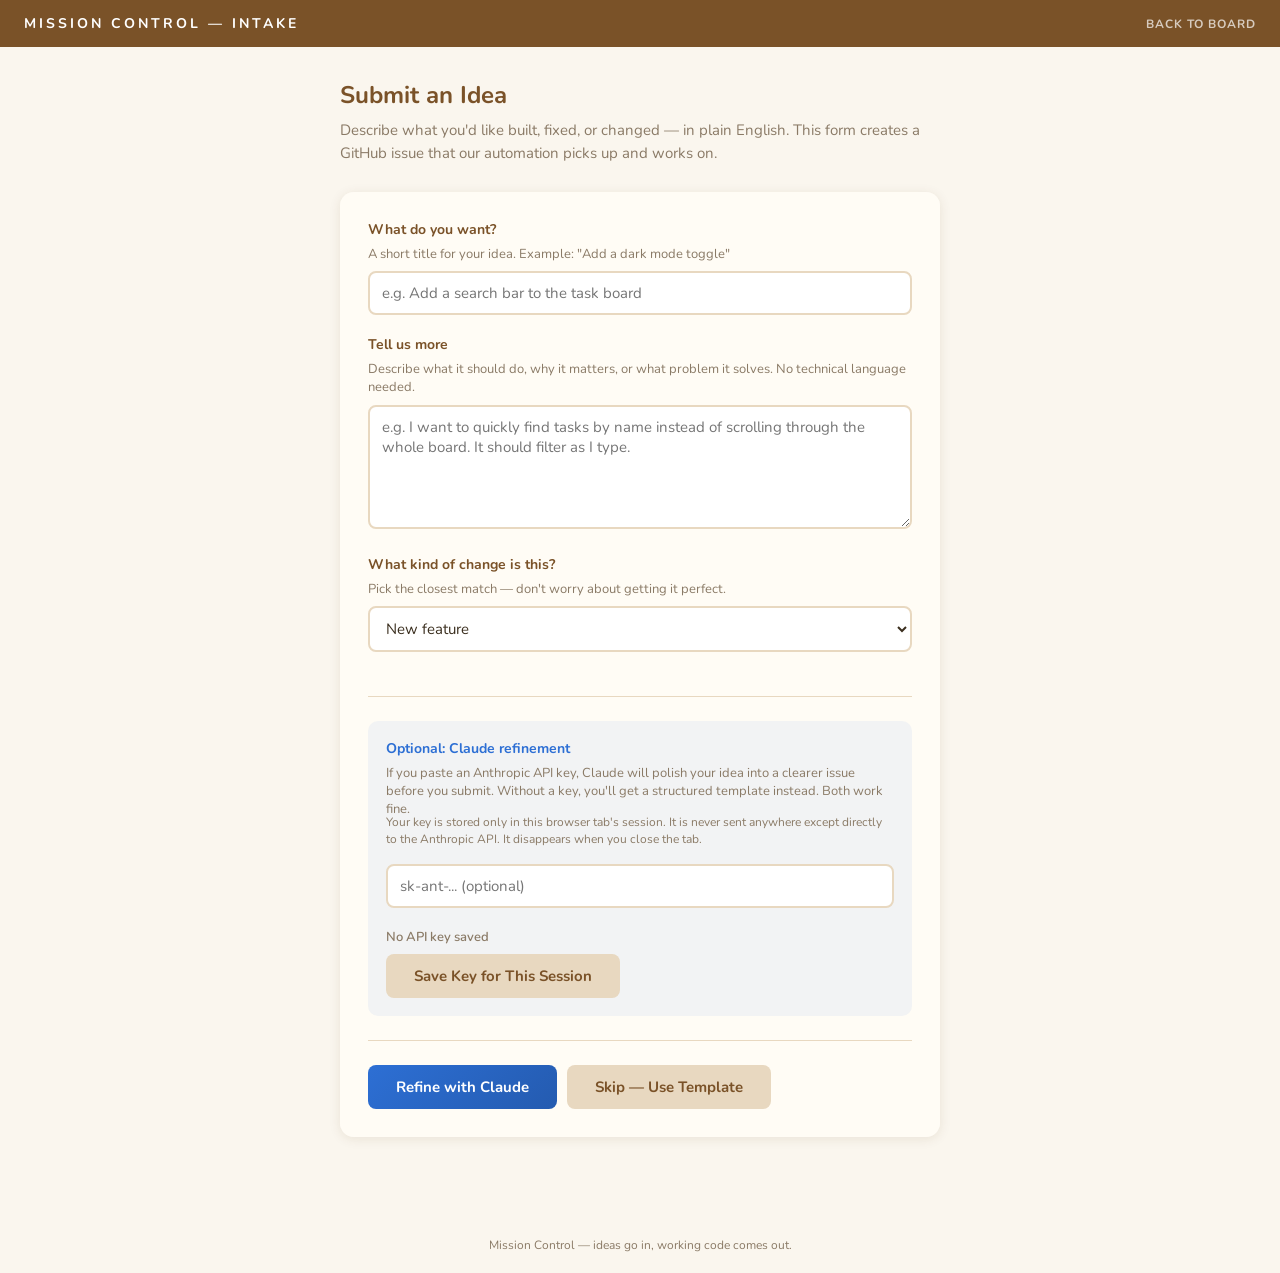
==== intake.html @ 38a921dc "Add intake page for plain-English idea submission New intake.html lets non-technical users describe " ====
<!DOCTYPE html>
<html lang="en">
<head>
  <meta charset="UTF-8">
  <meta name="viewport" content="width=device-width, initial-scale=1.0">
  <title>Mission Control — Submit an Idea</title>
  <link href="https://fonts.googleapis.com/css2?family=Nunito:wght@400;600;700&display=swap" rel="stylesheet">
  <style>
    :root {
      --wood-dark: #7a5228;
      --wood: #b8905a;
      --wood-light: #e8d8c0;
      --parchment: #faf6ee;
      --card: rgba(255, 252, 246, 0.96);
      --hal: #2d6fd4;
      --hal-hover: #245bb0;
      --text: #3a2e1e;
      --text-muted: #8a7a66;
      --shadow: 0 2px 12px rgba(90, 60, 20, 0.10);
    }

    * { margin: 0; padding: 0; box-sizing: border-box; }

    body {
      font-family: 'Nunito', sans-serif;
      background: var(--parchment);
      color: var(--text);
      min-height: 100vh;
    }

    .topbar {
      background: var(--wood-dark);
      color: #fff;
      padding: 14px 24px;
      font-size: 14px;
      font-weight: 700;
      letter-spacing: 3px;
      text-transform: uppercase;
      position: sticky;
      top: 0;
      z-index: 100;
      display: flex;
      align-items: center;
      gap: 12px;
    }

    .topbar a {
      color: rgba(255,255,255,0.7);
      text-decoration: none;
      font-size: 12px;
      letter-spacing: 1px;
      margin-left: auto;
    }
    .topbar a:hover { color: #fff; }

    .container {
      max-width: 640px;
      margin: 0 auto;
      padding: 32px 20px 60px;
    }

    h1 {
      font-size: 24px;
      font-weight: 700;
      margin-bottom: 8px;
      color: var(--wood-dark);
    }

    .subtitle {
      color: var(--text-muted);
      font-size: 15px;
      margin-bottom: 28px;
      line-height: 1.5;
    }

    .panel {
      background: var(--card);
      border-radius: 14px;
      box-shadow: var(--shadow);
      padding: 28px;
      margin-bottom: 20px;
    }

    label {
      display: block;
      font-weight: 700;
      font-size: 14px;
      margin-bottom: 6px;
      color: var(--wood-dark);
    }

    .helper {
      font-size: 13px;
      color: var(--text-muted);
      margin-bottom: 8px;
      line-height: 1.4;
    }

    input[type="text"],
    textarea,
    select {
      width: 100%;
      border: 2px solid var(--wood-light);
      border-radius: 8px;
      padding: 10px 12px;
      font-family: 'Nunito', sans-serif;
      font-size: 15px;
      color: var(--text);
      background: #fff;
      transition: border-color 0.2s;
      margin-bottom: 20px;
    }

    input[type="text"]:focus,
    textarea:focus,
    select:focus {
      outline: none;
      border-color: var(--hal);
    }

    textarea { resize: vertical; min-height: 100px; }

    .btn {
      display: inline-block;
      padding: 12px 28px;
      border: none;
      border-radius: 8px;
      font-family: 'Nunito', sans-serif;
      font-size: 15px;
      font-weight: 700;
      cursor: pointer;
      transition: transform 0.15s, box-shadow 0.15s;
    }

    .btn:hover { transform: translateY(-1px); box-shadow: 0 4px 12px rgba(0,0,0,0.12); }

    .btn-primary {
      background: linear-gradient(135deg, var(--hal), var(--hal-hover));
      color: #fff;
    }

    .btn-secondary {
      background: var(--wood-light);
      color: var(--wood-dark);
    }

    .btn-row {
      display: flex;
      gap: 10px;
      flex-wrap: wrap;
      margin-top: 4px;
    }

    .section-divider {
      border: none;
      border-top: 1px solid var(--wood-light);
      margin: 24px 0;
    }

    .api-key-section {
      background: rgba(45, 111, 212, 0.06);
      border-radius: 10px;
      padding: 18px;
      margin-bottom: 20px;
    }

    .api-key-section label { color: var(--hal); }

    .api-key-note {
      font-size: 12px;
      color: var(--text-muted);
      margin-top: -12px;
      margin-bottom: 16px;
      line-height: 1.4;
    }

    .api-key-status {
      font-size: 13px;
      font-weight: 600;
      margin-bottom: 8px;
    }
    .api-key-status.saved { color: #2a8a4a; }
    .api-key-status.none { color: var(--text-muted); }

    #refined-output {
      display: none;
      margin-top: 20px;
    }

    #refined-output .panel {
      border-left: 3px solid var(--hal);
    }

    #refined-output h3 {
      font-size: 15px;
      color: var(--hal);
      margin-bottom: 12px;
    }

    #refined-text {
      font-size: 14px;
      line-height: 1.6;
      white-space: pre-wrap;
      color: var(--text);
    }

    .spinner {
      display: inline-block;
      width: 16px;
      height: 16px;
      border: 2px solid var(--wood-light);
      border-top-color: var(--hal);
      border-radius: 50%;
      animation: spin 0.6s linear infinite;
      vertical-align: middle;
      margin-right: 6px;
    }
    @keyframes spin { to { transform: rotate(360deg); } }

    .error-msg {
      color: #c0392b;
      font-size: 13px;
      margin-top: 8px;
    }

    footer {
      text-align: center;
      color: var(--text-muted);
      font-size: 12px;
      padding: 20px;
    }
  </style>
</head>
<body>

<div class="topbar">
  Mission Control — Intake
  <a href="index.html">Back to Board</a>
</div>

<div class="container">
  <h1>Submit an Idea</h1>
  <p class="subtitle">
    Describe what you'd like built, fixed, or changed — in plain English.
    This form creates a GitHub issue that our automation picks up and works on.
  </p>

  <div class="panel">
    <label for="idea-title">What do you want?</label>
    <p class="helper">A short title for your idea. Example: "Add a dark mode toggle"</p>
    <input type="text" id="idea-title" placeholder="e.g. Add a search bar to the task board">

    <label for="idea-detail">Tell us more</label>
    <p class="helper">Describe what it should do, why it matters, or what problem it solves. No technical language needed.</p>
    <textarea id="idea-detail" rows="5" placeholder="e.g. I want to quickly find tasks by name instead of scrolling through the whole board. It should filter as I type."></textarea>

    <label for="idea-type">What kind of change is this?</label>
    <p class="helper">Pick the closest match — don't worry about getting it perfect.</p>
    <select id="idea-type">
      <option value="feature">New feature</option>
      <option value="bug">Bug fix</option>
      <option value="improvement">Improvement to something existing</option>
      <option value="other">Something else</option>
    </select>

    <hr class="section-divider">

    <div class="api-key-section">
      <label for="api-key-input">Optional: Claude refinement</label>
      <p class="helper">
        If you paste an Anthropic API key, Claude will polish your idea into a clearer issue before you submit.
        Without a key, you'll get a structured template instead. Both work fine.
      </p>
      <p class="api-key-note">
        Your key is stored only in this browser tab's session. It is never sent anywhere except directly to the Anthropic API.
        It disappears when you close the tab.
      </p>
      <input type="text" id="api-key-input" placeholder="sk-ant-... (optional)">
      <p id="api-key-status" class="api-key-status none">No API key saved</p>
      <button class="btn btn-secondary" id="save-key-btn" type="button">Save Key for This Session</button>
    </div>

    <hr class="section-divider">

    <div class="btn-row">
      <button class="btn btn-primary" id="refine-btn" type="button">Refine with Claude</button>
      <button class="btn btn-secondary" id="skip-btn" type="button">Skip — Use Template</button>
    </div>

    <p id="form-error" class="error-msg" style="display:none"></p>
  </div>

  <div id="refined-output">
    <div class="panel">
      <h3 id="output-heading">Refined by Claude</h3>
      <pre id="refined-text"></pre>
    </div>
    <div class="btn-row">
      <a id="github-link" class="btn btn-primary" target="_blank" rel="noopener">Open as GitHub Issue</a>
      <button class="btn btn-secondary" id="edit-btn" type="button">Go Back and Edit</button>
    </div>
  </div>
</div>

<footer>
  Mission Control — ideas go in, working code comes out.
</footer>

<script>
(function () {
  var REPO = 'OliD12345678/Mission-Control';
  var titleEl = document.getElementById('idea-title');
  var detailEl = document.getElementById('idea-detail');
  var typeEl = document.getElementById('idea-type');
  var apiKeyInput = document.getElementById('api-key-input');
  var saveKeyBtn = document.getElementById('save-key-btn');
  var apiKeyStatus = document.getElementById('api-key-status');
  var refineBtn = document.getElementById('refine-btn');
  var skipBtn = document.getElementById('skip-btn');
  var formError = document.getElementById('form-error');
  var outputDiv = document.getElementById('refined-output');
  var outputHeading = document.getElementById('output-heading');
  var refinedText = document.getElementById('refined-text');
  var githubLink = document.getElementById('github-link');
  var editBtn = document.getElementById('edit-btn');

  function updateKeyStatus() {
    var key = sessionStorage.getItem('anthropic_key');
    if (key) {
      apiKeyStatus.textContent = 'Key saved for this session';
      apiKeyStatus.className = 'api-key-status saved';
      refineBtn.textContent = 'Refine with Claude';
      refineBtn.disabled = false;
    } else {
      apiKeyStatus.textContent = 'No API key saved';
      apiKeyStatus.className = 'api-key-status none';
    }
  }

  saveKeyBtn.addEventListener('click', function () {
    var key = apiKeyInput.value.trim();
    if (key) {
      sessionStorage.setItem('anthropic_key', key);
      apiKeyInput.value = '';
    } else {
      sessionStorage.removeItem('anthropic_key');
    }
    updateKeyStatus();
  });

  function showError(msg) {
    formError.textContent = msg;
    formError.style.display = 'block';
  }

  function hideError() {
    formError.style.display = 'none';
  }

  function getFormData() {
    var title = titleEl.value.trim();
    var detail = detailEl.value.trim();
    var type = typeEl.value;
    if (!title) {
      showError('Please enter a title for your idea.');
      return null;
    }
    hideError();
    return { title: title, detail: detail, type: type };
  }

  var typeLabels = {
    feature: 'New feature',
    bug: 'Bug fix',
    improvement: 'Improvement',
    other: 'Other'
  };

  function buildTemplate(data) {
    var lines = [];
    lines.push('## What');
    lines.push(data.title);
    lines.push('');
    lines.push('## Type');
    lines.push(typeLabels[data.type] || data.type);
    lines.push('');
    lines.push('## Details');
    lines.push(data.detail || '_No additional details provided._');
    lines.push('');
    lines.push('---');
    lines.push('_Submitted via Mission Control intake form_');
    return lines.join('\n');
  }

  function buildGitHubUrl(title, body) {
    var params = new URLSearchParams();
    params.set('title', title);
    params.set('body', body);
    params.set('labels', 'intake');
    return 'https://github.com/' + REPO + '/issues/new?' + params.toString();
  }

  function showOutput(title, body, heading) {
    outputHeading.textContent = heading;
    refinedText.textContent = body;
    githubLink.href = buildGitHubUrl(title, body);
    outputDiv.style.display = 'block';
    outputDiv.scrollIntoView({ behavior: 'smooth', block: 'start' });
  }

  skipBtn.addEventListener('click', function () {
    var data = getFormData();
    if (!data) return;
    var body = buildTemplate(data);
    showOutput(data.title, body, 'Structured Template');
  });

  refineBtn.addEventListener('click', function () {
    var data = getFormData();
    if (!data) return;

    var apiKey = sessionStorage.getItem('anthropic_key');
    if (!apiKey) {
      showError('Save an API key first, or use "Skip — Use Template" instead.');
      return;
    }

    refineBtn.disabled = true;
    refineBtn.innerHTML = '<span class="spinner"></span>Thinking...';
    hideError();

    var prompt = 'You are a helpful assistant that turns informal feature requests into clear GitHub issues.\n\n'
      + 'The user submitted this idea:\n'
      + 'Title: ' + data.title + '\n'
      + 'Type: ' + (typeLabels[data.type] || data.type) + '\n'
      + 'Details: ' + (data.detail || '(none)') + '\n\n'
      + 'Rewrite this as a well-structured GitHub issue body. Use these sections:\n'
      + '## What\nOne clear sentence describing the change.\n\n'
      + '## Why\nWhy this matters or what problem it solves.\n\n'
      + '## Acceptance criteria\nA short bullet list of what "done" looks like.\n\n'
      + 'Keep it concise and friendly. Do not add implementation details or technical specs — the developer will figure those out.\n'
      + 'Output ONLY the issue body (markdown). No preamble.';

    fetch('https://api.anthropic.com/v1/messages', {
      method: 'POST',
      headers: {
        'x-api-key': apiKey,
        'anthropic-version': '2023-06-01',
        'content-type': 'application/json',
        'anthropic-dangerous-direct-browser-access': 'true'
      },
      body: JSON.stringify({
        model: 'claude-haiku-4-5-20251001',
        max_tokens: 1024,
        messages: [{ role: 'user', content: prompt }]
      })
    })
    .then(function (res) { return res.json(); })
    .then(function (json) {
      refineBtn.disabled = false;
      refineBtn.textContent = 'Refine with Claude';

      if (json.error) {
        showError('Claude error: ' + (json.error.message || 'Unknown error'));
        return;
      }

      var text = json.content && json.content[0] && json.content[0].text;
      if (!text) {
        showError('Unexpected response from Claude. Try again or use the template.');
        return;
      }

      var body = text + '\n\n---\n_Refined by Claude via Mission Control intake form_';
      showOutput(data.title, body, 'Refined by Claude');
    })
    .catch(function (err) {
      refineBtn.disabled = false;
      refineBtn.textContent = 'Refine with Claude';
      showError('Network error: ' + err.message);
    });
  });

  editBtn.addEventListener('click', function () {
    outputDiv.style.display = 'none';
    titleEl.focus();
  });

  updateKeyStatus();
})();
</script>

</body>
</html>
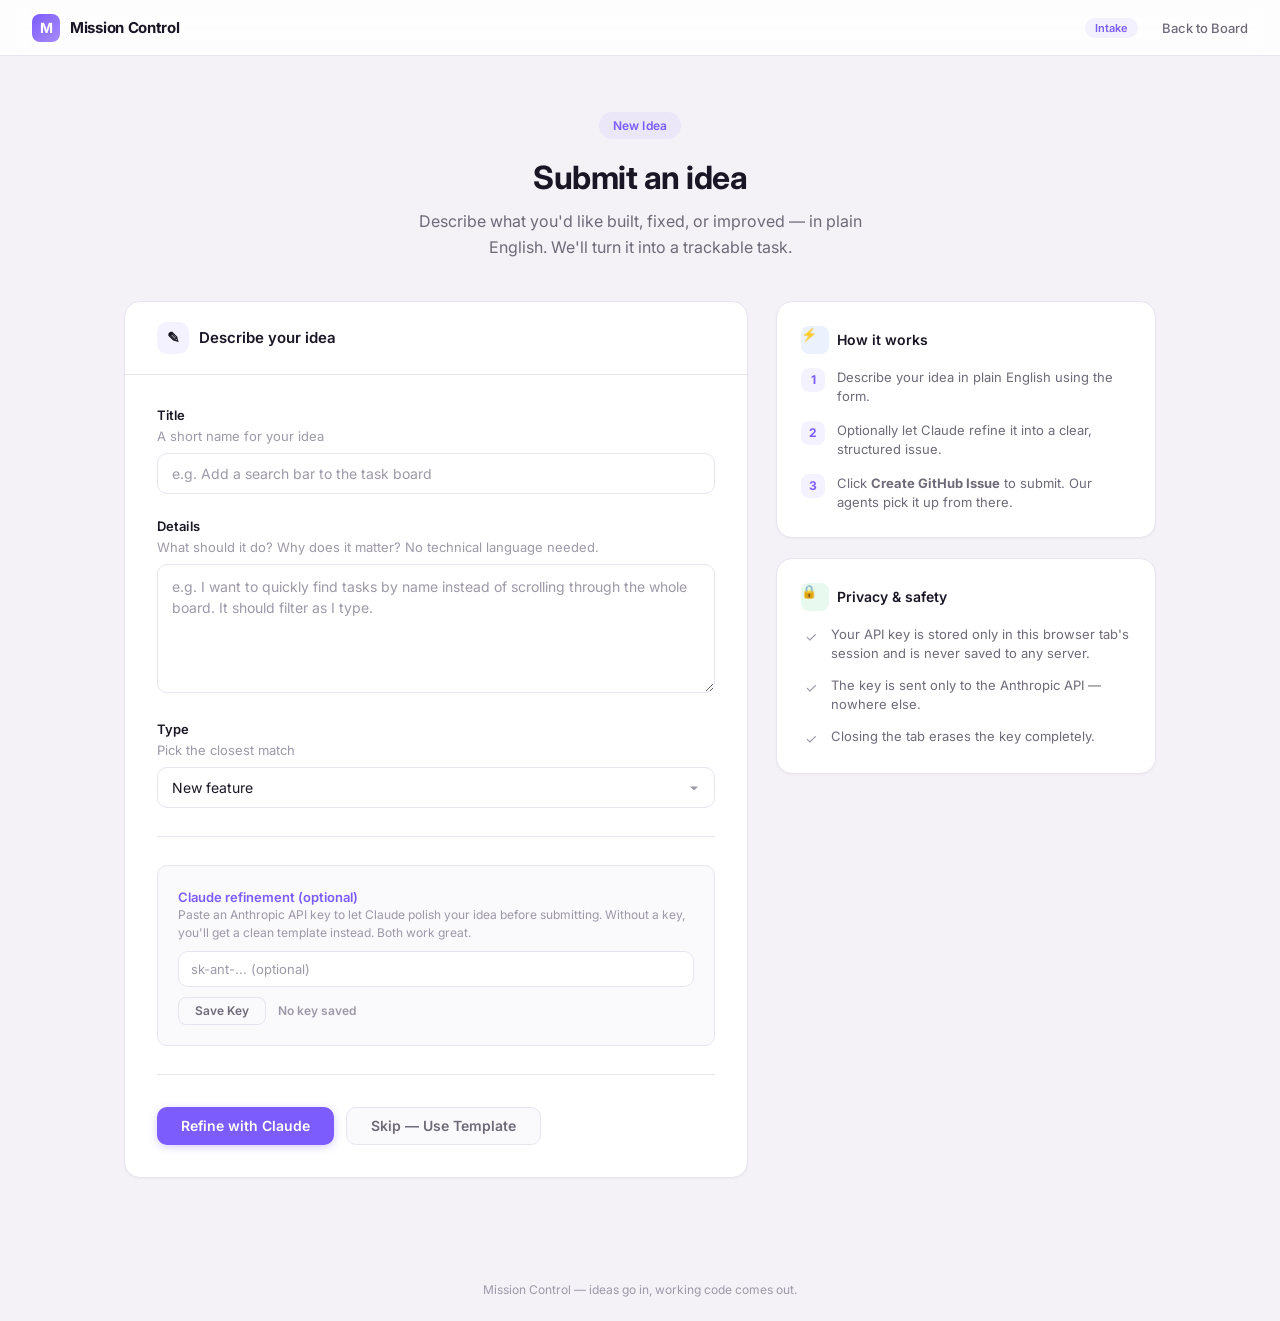
==== commit 4b942a9c: "Redesign intake.html with modern product UI - Two-column desktop layout with responsive mobile fallb" ====
--- a/intake.html
+++ b/intake.html
@@ -4,306 +4,607 @@
   <meta charset="UTF-8">
   <meta name="viewport" content="width=device-width, initial-scale=1.0">
   <title>Mission Control — Submit an Idea</title>
-  <link href="https://fonts.googleapis.com/css2?family=Nunito:wght@400;600;700&display=swap" rel="stylesheet">
+  <link href="https://fonts.googleapis.com/css2?family=Inter:wght@400;500;600;700&display=swap" rel="stylesheet">
   <style>
     :root {
-      --wood-dark: #7a5228;
-      --wood: #b8905a;
-      --wood-light: #e8d8c0;
-      --parchment: #faf6ee;
-      --card: rgba(255, 252, 246, 0.96);
-      --hal: #2d6fd4;
-      --hal-hover: #245bb0;
-      --text: #3a2e1e;
-      --text-muted: #8a7a66;
-      --shadow: 0 2px 12px rgba(90, 60, 20, 0.10);
+      --accent: #7c5cfc;
+      --accent-hover: #6a48e6;
+      --accent-light: rgba(124, 92, 252, 0.08);
+      --accent-glow: rgba(124, 92, 252, 0.18);
+      --bg: #f4f2f7;
+      --surface: #ffffff;
+      --surface-alt: #faf9fc;
+      --border: #e8e5f0;
+      --border-focus: #7c5cfc;
+      --text: #1a1625;
+      --text-secondary: #6e6a78;
+      --text-tertiary: #9d99a8;
+      --success: #22c55e;
+      --error: #ef4444;
+      --shadow-sm: 0 1px 2px rgba(0,0,0,0.04);
+      --shadow-md: 0 4px 16px rgba(0,0,0,0.06);
+      --shadow-lg: 0 8px 32px rgba(0,0,0,0.08);
+      --radius: 16px;
+      --radius-sm: 10px;
     }
 
     * { margin: 0; padding: 0; box-sizing: border-box; }
 
     body {
-      font-family: 'Nunito', sans-serif;
-      background: var(--parchment);
+      font-family: 'Inter', -apple-system, BlinkMacSystemFont, sans-serif;
+      background: var(--bg);
       color: var(--text);
       min-height: 100vh;
-    }
-
-    .topbar {
-      background: var(--wood-dark);
-      color: #fff;
-      padding: 14px 24px;
-      font-size: 14px;
-      font-weight: 700;
-      letter-spacing: 3px;
-      text-transform: uppercase;
+      -webkit-font-smoothing: antialiased;
+    }
+
+    /* ── Nav ── */
+    .nav {
+      background: var(--surface);
+      border-bottom: 1px solid var(--border);
+      padding: 0 32px;
+      height: 56px;
+      display: flex;
+      align-items: center;
       position: sticky;
       top: 0;
       z-index: 100;
-      display: flex;
-      align-items: center;
-      gap: 12px;
-    }
-
-    .topbar a {
-      color: rgba(255,255,255,0.7);
+      backdrop-filter: blur(12px);
+      background: rgba(255,255,255,0.85);
+    }
+    .nav-brand {
+      font-weight: 700;
+      font-size: 15px;
+      color: var(--text);
+      letter-spacing: -0.3px;
+      display: flex;
+      align-items: center;
+      gap: 10px;
+    }
+    .nav-brand .logo {
+      width: 28px;
+      height: 28px;
+      background: linear-gradient(135deg, var(--accent), #a78bfa);
+      border-radius: 8px;
+      display: flex;
+      align-items: center;
+      justify-content: center;
+      font-size: 14px;
+      color: #fff;
+      font-weight: 700;
+    }
+    .nav-links {
+      margin-left: auto;
+      display: flex;
+      gap: 24px;
+      align-items: center;
+    }
+    .nav-links a {
+      color: var(--text-secondary);
       text-decoration: none;
+      font-size: 13px;
+      font-weight: 500;
+      transition: color 0.15s;
+    }
+    .nav-links a:hover { color: var(--accent); }
+    .nav-badge {
+      background: var(--accent-light);
+      color: var(--accent);
+      font-size: 11px;
+      font-weight: 600;
+      padding: 3px 10px;
+      border-radius: 99px;
+    }
+
+    /* ── Hero ── */
+    .hero {
+      text-align: center;
+      padding: 56px 24px 40px;
+      max-width: 600px;
+      margin: 0 auto;
+    }
+    .hero-badge {
+      display: inline-flex;
+      align-items: center;
+      gap: 6px;
+      background: var(--accent-light);
+      color: var(--accent);
       font-size: 12px;
-      letter-spacing: 1px;
-      margin-left: auto;
-    }
-    .topbar a:hover { color: #fff; }
-
-    .container {
-      max-width: 640px;
+      font-weight: 600;
+      padding: 6px 14px;
+      border-radius: 99px;
+      margin-bottom: 20px;
+      letter-spacing: 0.2px;
+    }
+    .hero h1 {
+      font-size: 32px;
+      font-weight: 700;
+      letter-spacing: -0.5px;
+      line-height: 1.2;
+      margin-bottom: 12px;
+    }
+    .hero p {
+      color: var(--text-secondary);
+      font-size: 16px;
+      line-height: 1.6;
+      max-width: 480px;
       margin: 0 auto;
-      padding: 32px 20px 60px;
-    }
-
-    h1 {
-      font-size: 24px;
-      font-weight: 700;
-      margin-bottom: 8px;
-      color: var(--wood-dark);
-    }
-
-    .subtitle {
-      color: var(--text-muted);
+    }
+
+    /* ── Main layout ── */
+    .main {
+      max-width: 1080px;
+      margin: 0 auto;
+      padding: 0 24px 80px;
+      display: grid;
+      grid-template-columns: 1fr 380px;
+      gap: 28px;
+      align-items: start;
+    }
+
+    /* ── Card ── */
+    .card {
+      background: var(--surface);
+      border-radius: var(--radius);
+      border: 1px solid var(--border);
+      box-shadow: var(--shadow-sm);
+    }
+    .card-body { padding: 32px; }
+    .card-header {
+      padding: 20px 32px;
+      border-bottom: 1px solid var(--border);
+      font-weight: 600;
       font-size: 15px;
-      margin-bottom: 28px;
-      line-height: 1.5;
-    }
-
-    .panel {
-      background: var(--card);
-      border-radius: 14px;
-      box-shadow: var(--shadow);
-      padding: 28px;
-      margin-bottom: 20px;
-    }
-
-    label {
+      display: flex;
+      align-items: center;
+      gap: 10px;
+      color: var(--text);
+    }
+    .card-header .icon {
+      width: 32px;
+      height: 32px;
+      border-radius: 10px;
+      display: flex;
+      align-items: center;
+      justify-content: center;
+      font-size: 15px;
+      flex-shrink: 0;
+    }
+    .icon-purple { background: var(--accent-light); }
+    .icon-green { background: rgba(34,197,94,0.1); }
+    .icon-blue { background: rgba(59,130,246,0.1); }
+
+    /* ── Form elements ── */
+    .field { margin-bottom: 24px; }
+    .field:last-child { margin-bottom: 0; }
+    .field label {
       display: block;
-      font-weight: 700;
-      font-size: 14px;
-      margin-bottom: 6px;
-      color: var(--wood-dark);
-    }
-
-    .helper {
-      font-size: 13px;
-      color: var(--text-muted);
+      font-weight: 600;
+      font-size: 13px;
+      margin-bottom: 4px;
+      color: var(--text);
+      letter-spacing: 0.1px;
+    }
+    .field .hint {
+      font-size: 13px;
+      color: var(--text-tertiary);
       margin-bottom: 8px;
       line-height: 1.4;
     }
-
     input[type="text"],
     textarea,
     select {
       width: 100%;
-      border: 2px solid var(--wood-light);
-      border-radius: 8px;
-      padding: 10px 12px;
-      font-family: 'Nunito', sans-serif;
-      font-size: 15px;
+      border: 1.5px solid var(--border);
+      border-radius: var(--radius-sm);
+      padding: 11px 14px;
+      font-family: 'Inter', sans-serif;
+      font-size: 14px;
       color: var(--text);
-      background: #fff;
-      transition: border-color 0.2s;
-      margin-bottom: 20px;
-    }
-
+      background: var(--surface);
+      transition: border-color 0.15s, box-shadow 0.15s;
+      appearance: none;
+    }
     input[type="text"]:focus,
     textarea:focus,
     select:focus {
       outline: none;
-      border-color: var(--hal);
-    }
-
-    textarea { resize: vertical; min-height: 100px; }
-
+      border-color: var(--border-focus);
+      box-shadow: 0 0 0 3px var(--accent-glow);
+    }
+    input::placeholder,
+    textarea::placeholder {
+      color: var(--text-tertiary);
+    }
+    textarea { resize: vertical; min-height: 110px; line-height: 1.5; }
+    select {
+      background-image: url("data:image/svg+xml,%3Csvg xmlns='http://www.w3.org/2000/svg' width='12' height='12' fill='%239d99a8' viewBox='0 0 16 16'%3E%3Cpath d='M8 11.4L2.6 6h10.8z'/%3E%3C/svg%3E");
+      background-repeat: no-repeat;
+      background-position: right 14px center;
+      padding-right: 36px;
+      cursor: pointer;
+    }
+
+    /* ── Buttons ── */
     .btn {
-      display: inline-block;
-      padding: 12px 28px;
+      display: inline-flex;
+      align-items: center;
+      justify-content: center;
+      gap: 8px;
+      padding: 11px 24px;
       border: none;
+      border-radius: var(--radius-sm);
+      font-family: 'Inter', sans-serif;
+      font-size: 14px;
+      font-weight: 600;
+      cursor: pointer;
+      transition: all 0.15s;
+      text-decoration: none;
+      line-height: 1;
+    }
+    .btn-primary {
+      background: var(--accent);
+      color: #fff;
+      box-shadow: 0 2px 8px rgba(124,92,252,0.3);
+    }
+    .btn-primary:hover {
+      background: var(--accent-hover);
+      box-shadow: 0 4px 16px rgba(124,92,252,0.35);
+      transform: translateY(-1px);
+    }
+    .btn-primary:active { transform: translateY(0); }
+    .btn-secondary {
+      background: var(--surface-alt);
+      color: var(--text-secondary);
+      border: 1.5px solid var(--border);
+    }
+    .btn-secondary:hover {
+      border-color: #ccc;
+      color: var(--text);
+    }
+    .btn-row {
+      display: flex;
+      gap: 12px;
+      flex-wrap: wrap;
+      padding-top: 4px;
+    }
+
+    /* ── Divider ── */
+    .divider {
+      border: none;
+      border-top: 1px solid var(--border);
+      margin: 28px 0;
+    }
+
+    /* ── API key section ── */
+    .api-section {
+      background: var(--surface-alt);
+      border-radius: var(--radius-sm);
+      padding: 20px;
+      border: 1px solid var(--border);
+    }
+    .api-section label {
+      color: var(--accent);
+      font-size: 13px;
+      font-weight: 600;
+      margin-bottom: 4px;
+    }
+    .api-section .hint {
+      font-size: 12px;
+      color: var(--text-tertiary);
+      margin-bottom: 10px;
+      line-height: 1.45;
+    }
+    .api-section input[type="text"] {
+      font-size: 13px;
+      padding: 9px 12px;
+      margin-bottom: 10px;
+    }
+    .key-row {
+      display: flex;
+      align-items: center;
+      gap: 12px;
+    }
+    .key-status {
+      font-size: 12px;
+      font-weight: 600;
+    }
+    .key-status.saved { color: var(--success); }
+    .key-status.none { color: var(--text-tertiary); }
+    .btn-sm {
+      padding: 7px 16px;
+      font-size: 12px;
       border-radius: 8px;
-      font-family: 'Nunito', sans-serif;
-      font-size: 15px;
-      font-weight: 700;
-      cursor: pointer;
-      transition: transform 0.15s, box-shadow 0.15s;
-    }
-
-    .btn:hover { transform: translateY(-1px); box-shadow: 0 4px 12px rgba(0,0,0,0.12); }
-
-    .btn-primary {
-      background: linear-gradient(135deg, var(--hal), var(--hal-hover));
-      color: #fff;
-    }
-
-    .btn-secondary {
-      background: var(--wood-light);
-      color: var(--wood-dark);
-    }
-
-    .btn-row {
-      display: flex;
+    }
+
+    /* ── Output / preview ── */
+    #refined-output { display: none; }
+    .preview-panel {
+      background: var(--surface);
+      border-radius: var(--radius);
+      border: 1px solid var(--border);
+      box-shadow: var(--shadow-md);
+      overflow: hidden;
+    }
+    .preview-header {
+      padding: 16px 24px;
+      border-bottom: 1px solid var(--border);
+      display: flex;
+      align-items: center;
       gap: 10px;
-      flex-wrap: wrap;
-      margin-top: 4px;
-    }
-
-    .section-divider {
-      border: none;
-      border-top: 1px solid var(--wood-light);
-      margin: 24px 0;
-    }
-
-    .api-key-section {
-      background: rgba(45, 111, 212, 0.06);
-      border-radius: 10px;
-      padding: 18px;
-      margin-bottom: 20px;
-    }
-
-    .api-key-section label { color: var(--hal); }
-
-    .api-key-note {
-      font-size: 12px;
-      color: var(--text-muted);
-      margin-top: -12px;
-      margin-bottom: 16px;
-      line-height: 1.4;
-    }
-
-    .api-key-status {
-      font-size: 13px;
-      font-weight: 600;
-      margin-bottom: 8px;
-    }
-    .api-key-status.saved { color: #2a8a4a; }
-    .api-key-status.none { color: var(--text-muted); }
-
-    #refined-output {
-      display: none;
-      margin-top: 20px;
-    }
-
-    #refined-output .panel {
-      border-left: 3px solid var(--hal);
-    }
-
-    #refined-output h3 {
-      font-size: 15px;
-      color: var(--hal);
-      margin-bottom: 12px;
-    }
-
+      font-weight: 600;
+      font-size: 14px;
+    }
+    .preview-header .dot {
+      width: 8px;
+      height: 8px;
+      border-radius: 50%;
+      background: var(--accent);
+    }
+    .preview-body {
+      padding: 24px;
+    }
     #refined-text {
-      font-size: 14px;
-      line-height: 1.6;
+      font-size: 13px;
+      line-height: 1.7;
       white-space: pre-wrap;
       color: var(--text);
-    }
-
+      font-family: 'Inter', sans-serif;
+    }
+    .preview-actions {
+      padding: 16px 24px;
+      border-top: 1px solid var(--border);
+      display: flex;
+      gap: 12px;
+      background: var(--surface-alt);
+    }
+
+    /* ── Sidebar cards ── */
+    .sidebar { display: flex; flex-direction: column; gap: 20px; }
+    .info-card .card-body { padding: 24px; }
+    .info-title {
+      font-weight: 600;
+      font-size: 14px;
+      margin-bottom: 14px;
+      display: flex;
+      align-items: center;
+      gap: 8px;
+    }
+    .step-list {
+      list-style: none;
+      display: flex;
+      flex-direction: column;
+      gap: 14px;
+    }
+    .step-list li {
+      display: flex;
+      gap: 12px;
+      font-size: 13px;
+      line-height: 1.5;
+      color: var(--text-secondary);
+    }
+    .step-num {
+      width: 24px;
+      height: 24px;
+      border-radius: 8px;
+      background: var(--accent-light);
+      color: var(--accent);
+      font-size: 12px;
+      font-weight: 700;
+      display: flex;
+      align-items: center;
+      justify-content: center;
+      flex-shrink: 0;
+    }
+    .privacy-item {
+      display: flex;
+      gap: 10px;
+      font-size: 13px;
+      line-height: 1.5;
+      color: var(--text-secondary);
+    }
+    .privacy-item + .privacy-item { margin-top: 12px; }
+    .privacy-icon {
+      flex-shrink: 0;
+      width: 20px;
+      text-align: center;
+      color: var(--text-tertiary);
+      font-size: 14px;
+      margin-top: 1px;
+    }
+
+    /* ── Spinner ── */
     .spinner {
       display: inline-block;
-      width: 16px;
-      height: 16px;
-      border: 2px solid var(--wood-light);
-      border-top-color: var(--hal);
+      width: 14px;
+      height: 14px;
+      border: 2px solid rgba(255,255,255,0.3);
+      border-top-color: #fff;
       border-radius: 50%;
       animation: spin 0.6s linear infinite;
-      vertical-align: middle;
-      margin-right: 6px;
     }
     @keyframes spin { to { transform: rotate(360deg); } }
 
+    /* ── Error ── */
     .error-msg {
-      color: #c0392b;
-      font-size: 13px;
-      margin-top: 8px;
-    }
-
-    footer {
+      color: var(--error);
+      font-size: 13px;
+      margin-top: 10px;
+      font-weight: 500;
+      display: none;
+    }
+
+    /* ── Footer ── */
+    .footer {
       text-align: center;
-      color: var(--text-muted);
+      color: var(--text-tertiary);
       font-size: 12px;
-      padding: 20px;
+      padding: 24px;
+    }
+
+    /* ── Responsive ── */
+    @media (max-width: 768px) {
+      .main {
+        grid-template-columns: 1fr;
+      }
+      .hero { padding: 40px 20px 28px; }
+      .hero h1 { font-size: 26px; }
+      .card-body { padding: 24px; }
+      .card-header { padding: 16px 24px; }
+      .nav { padding: 0 16px; }
+      .sidebar { order: 2; }
     }
   </style>
 </head>
 <body>
 
-<div class="topbar">
-  Mission Control — Intake
-  <a href="index.html">Back to Board</a>
-</div>
-
-<div class="container">
-  <h1>Submit an Idea</h1>
-  <p class="subtitle">
-    Describe what you'd like built, fixed, or changed — in plain English.
-    This form creates a GitHub issue that our automation picks up and works on.
-  </p>
-
-  <div class="panel">
-    <label for="idea-title">What do you want?</label>
-    <p class="helper">A short title for your idea. Example: "Add a dark mode toggle"</p>
-    <input type="text" id="idea-title" placeholder="e.g. Add a search bar to the task board">
-
-    <label for="idea-detail">Tell us more</label>
-    <p class="helper">Describe what it should do, why it matters, or what problem it solves. No technical language needed.</p>
-    <textarea id="idea-detail" rows="5" placeholder="e.g. I want to quickly find tasks by name instead of scrolling through the whole board. It should filter as I type."></textarea>
-
-    <label for="idea-type">What kind of change is this?</label>
-    <p class="helper">Pick the closest match — don't worry about getting it perfect.</p>
-    <select id="idea-type">
-      <option value="feature">New feature</option>
-      <option value="bug">Bug fix</option>
-      <option value="improvement">Improvement to something existing</option>
-      <option value="other">Something else</option>
-    </select>
-
-    <hr class="section-divider">
-
-    <div class="api-key-section">
-      <label for="api-key-input">Optional: Claude refinement</label>
-      <p class="helper">
-        If you paste an Anthropic API key, Claude will polish your idea into a clearer issue before you submit.
-        Without a key, you'll get a structured template instead. Both work fine.
-      </p>
-      <p class="api-key-note">
-        Your key is stored only in this browser tab's session. It is never sent anywhere except directly to the Anthropic API.
-        It disappears when you close the tab.
-      </p>
-      <input type="text" id="api-key-input" placeholder="sk-ant-... (optional)">
-      <p id="api-key-status" class="api-key-status none">No API key saved</p>
-      <button class="btn btn-secondary" id="save-key-btn" type="button">Save Key for This Session</button>
+<!-- Nav -->
+<nav class="nav">
+  <div class="nav-brand">
+    <div class="logo">M</div>
+    Mission Control
+  </div>
+  <div class="nav-links">
+    <span class="nav-badge">Intake</span>
+    <a href="index.html">Back to Board</a>
+  </div>
+</nav>
+
+<!-- Hero -->
+<section class="hero">
+  <div class="hero-badge">New Idea</div>
+  <h1>Submit an idea</h1>
+  <p>Describe what you'd like built, fixed, or improved &mdash; in plain English. We'll turn it into a trackable task.</p>
+</section>
+
+<!-- Main layout -->
+<div class="main">
+  <!-- Left column: form -->
+  <div class="form-col">
+    <div class="card" id="form-card">
+      <div class="card-header">
+        <div class="icon icon-purple">&#9998;</div>
+        Describe your idea
+      </div>
+      <div class="card-body">
+        <div class="field">
+          <label for="idea-title">Title</label>
+          <p class="hint">A short name for your idea</p>
+          <input type="text" id="idea-title" placeholder="e.g. Add a search bar to the task board">
+        </div>
+
+        <div class="field">
+          <label for="idea-detail">Details</label>
+          <p class="hint">What should it do? Why does it matter? No technical language needed.</p>
+          <textarea id="idea-detail" rows="5" placeholder="e.g. I want to quickly find tasks by name instead of scrolling through the whole board. It should filter as I type."></textarea>
+        </div>
+
+        <div class="field">
+          <label for="idea-type">Type</label>
+          <p class="hint">Pick the closest match</p>
+          <select id="idea-type">
+            <option value="feature">New feature</option>
+            <option value="bug">Bug fix</option>
+            <option value="improvement">Improvement to something existing</option>
+            <option value="other">Something else</option>
+          </select>
+        </div>
+
+        <hr class="divider">
+
+        <div class="api-section">
+          <label for="api-key-input">Claude refinement (optional)</label>
+          <p class="hint">
+            Paste an Anthropic API key to let Claude polish your idea before submitting.
+            Without a key, you'll get a clean template instead. Both work great.
+          </p>
+          <input type="text" id="api-key-input" placeholder="sk-ant-... (optional)">
+          <div class="key-row">
+            <button class="btn btn-secondary btn-sm" id="save-key-btn" type="button">Save Key</button>
+            <span id="api-key-status" class="key-status none">No key saved</span>
+          </div>
+        </div>
+
+        <hr class="divider">
+
+        <div class="btn-row">
+          <button class="btn btn-primary" id="refine-btn" type="button">Refine with Claude</button>
+          <button class="btn btn-secondary" id="skip-btn" type="button">Skip &mdash; Use Template</button>
+        </div>
+        <p id="form-error" class="error-msg"></p>
+      </div>
     </div>
 
-    <hr class="section-divider">
-
-    <div class="btn-row">
-      <button class="btn btn-primary" id="refine-btn" type="button">Refine with Claude</button>
-      <button class="btn btn-secondary" id="skip-btn" type="button">Skip — Use Template</button>
+    <!-- Output panel (shown after refine / skip) -->
+    <div id="refined-output" style="margin-top: 24px;">
+      <div class="preview-panel">
+        <div class="preview-header">
+          <span class="dot"></span>
+          <span id="output-heading">Refined by Claude</span>
+        </div>
+        <div class="preview-body">
+          <pre id="refined-text"></pre>
+        </div>
+        <div class="preview-actions">
+          <a id="github-link" class="btn btn-primary" target="_blank" rel="noopener">Create GitHub Issue</a>
+          <button class="btn btn-secondary" id="edit-btn" type="button">Edit</button>
+        </div>
+      </div>
     </div>
-
-    <p id="form-error" class="error-msg" style="display:none"></p>
   </div>
 
-  <div id="refined-output">
-    <div class="panel">
-      <h3 id="output-heading">Refined by Claude</h3>
-      <pre id="refined-text"></pre>
+  <!-- Right column: sidebar -->
+  <div class="sidebar">
+    <!-- How it works -->
+    <div class="card info-card">
+      <div class="card-body">
+        <div class="info-title">
+          <div class="icon icon-blue" style="width:28px;height:28px;border-radius:8px;font-size:13px;">&#9889;</div>
+          How it works
+        </div>
+        <ol class="step-list">
+          <li>
+            <span class="step-num">1</span>
+            <span>Describe your idea in plain English using the form.</span>
+          </li>
+          <li>
+            <span class="step-num">2</span>
+            <span>Optionally let Claude refine it into a clear, structured issue.</span>
+          </li>
+          <li>
+            <span class="step-num">3</span>
+            <span>Click <strong>Create GitHub Issue</strong> to submit. Our agents pick it up from there.</span>
+          </li>
+        </ol>
+      </div>
     </div>
-    <div class="btn-row">
-      <a id="github-link" class="btn btn-primary" target="_blank" rel="noopener">Open as GitHub Issue</a>
-      <button class="btn btn-secondary" id="edit-btn" type="button">Go Back and Edit</button>
+
+    <!-- Privacy card -->
+    <div class="card info-card">
+      <div class="card-body">
+        <div class="info-title">
+          <div class="icon icon-green" style="width:28px;height:28px;border-radius:8px;font-size:13px;">&#128274;</div>
+          Privacy &amp; safety
+        </div>
+        <div class="privacy-item">
+          <span class="privacy-icon">&#10003;</span>
+          <span>Your API key is stored only in this browser tab's session and is never saved to any server.</span>
+        </div>
+        <div class="privacy-item">
+          <span class="privacy-icon">&#10003;</span>
+          <span>The key is sent only to the Anthropic API &mdash; nowhere else.</span>
+        </div>
+        <div class="privacy-item">
+          <span class="privacy-icon">&#10003;</span>
+          <span>Closing the tab erases the key completely.</span>
+        </div>
+      </div>
     </div>
   </div>
 </div>
 
-<footer>
-  Mission Control — ideas go in, working code comes out.
+<footer class="footer">
+  Mission Control &mdash; ideas go in, working code comes out.
 </footer>
 
 <script>
@@ -328,12 +629,12 @@
     var key = sessionStorage.getItem('anthropic_key');
     if (key) {
       apiKeyStatus.textContent = 'Key saved for this session';
-      apiKeyStatus.className = 'api-key-status saved';
+      apiKeyStatus.className = 'key-status saved';
       refineBtn.textContent = 'Refine with Claude';
       refineBtn.disabled = false;
     } else {
-      apiKeyStatus.textContent = 'No API key saved';
-      apiKeyStatus.className = 'api-key-status none';
+      apiKeyStatus.textContent = 'No key saved';
+      apiKeyStatus.className = 'key-status none';
     }
   }
 
@@ -421,12 +722,12 @@
 
     var apiKey = sessionStorage.getItem('anthropic_key');
     if (!apiKey) {
-      showError('Save an API key first, or use "Skip — Use Template" instead.');
+      showError('Save an API key first, or use "Skip \u2014 Use Template" instead.');
       return;
     }
 
     refineBtn.disabled = true;
-    refineBtn.innerHTML = '<span class="spinner"></span>Thinking...';
+    refineBtn.innerHTML = '<span class="spinner"></span>Thinking\u2026';
     hideError();
 
     var prompt = 'You are a helpful assistant that turns informal feature requests into clear GitHub issues.\n\n'
@@ -438,7 +739,7 @@
       + '## What\nOne clear sentence describing the change.\n\n'
       + '## Why\nWhy this matters or what problem it solves.\n\n'
       + '## Acceptance criteria\nA short bullet list of what "done" looks like.\n\n'
-      + 'Keep it concise and friendly. Do not add implementation details or technical specs — the developer will figure those out.\n'
+      + 'Keep it concise and friendly. Do not add implementation details or technical specs \u2014 the developer will figure those out.\n'
       + 'Output ONLY the issue body (markdown). No preamble.';
 
     fetch('https://api.anthropic.com/v1/messages', {
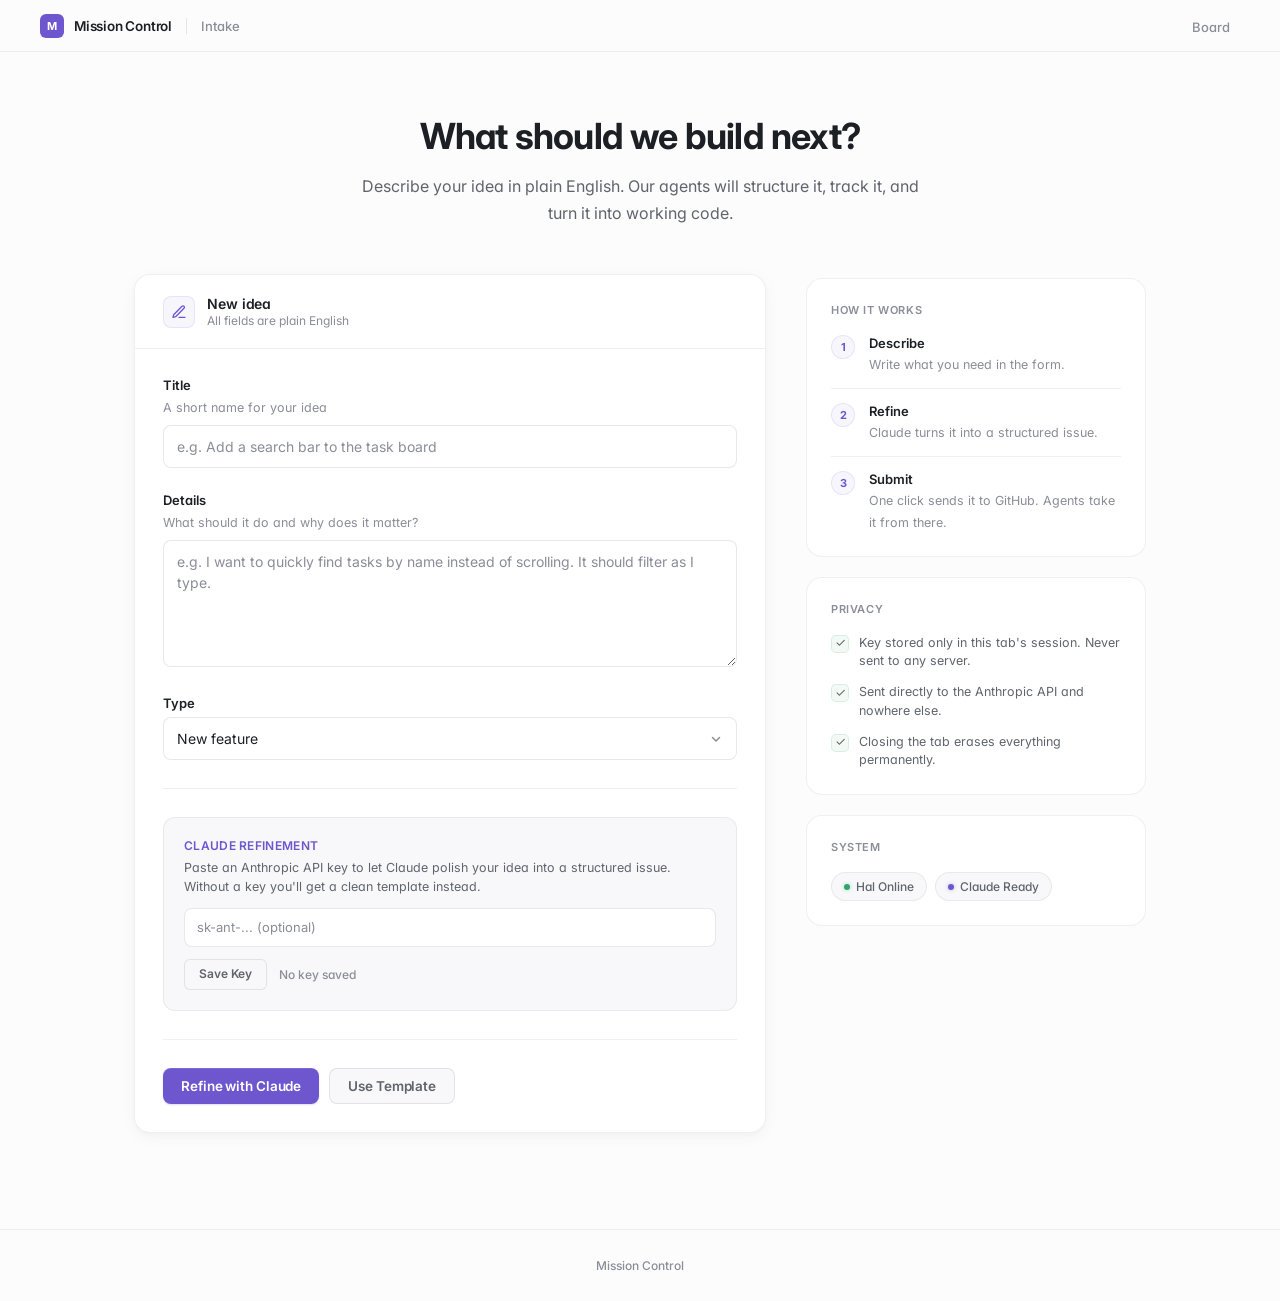
==== commit fd921876: "Redesign intake.html with Linear/Notion-inspired premium UI - Light, minimal palette: near-white bg," ====
--- a/intake.html
+++ b/intake.html
@@ -4,421 +4,513 @@
   <meta charset="UTF-8">
   <meta name="viewport" content="width=device-width, initial-scale=1.0">
   <title>Mission Control — Submit an Idea</title>
-  <link href="https://fonts.googleapis.com/css2?family=Inter:wght@400;500;600;700&display=swap" rel="stylesheet">
+  <link href="https://fonts.googleapis.com/css2?family=Inter:opsz,wght@14..32,400;14..32,500;14..32,600;14..32,700&display=swap" rel="stylesheet">
   <style>
     :root {
-      --accent: #7c5cfc;
-      --accent-hover: #6a48e6;
-      --accent-light: rgba(124, 92, 252, 0.08);
-      --accent-glow: rgba(124, 92, 252, 0.18);
-      --bg: #f4f2f7;
+      --accent: #6e56cf;
+      --accent-hover: #5b44b2;
+      --accent-surface: rgba(110, 86, 207, 0.05);
+      --accent-border: rgba(110, 86, 207, 0.12);
+      --accent-glow: rgba(110, 86, 207, 0.14);
+
+      --bg: #fcfcfd;
+      --bg-subtle: #f8f8fa;
       --surface: #ffffff;
-      --surface-alt: #faf9fc;
-      --border: #e8e5f0;
-      --border-focus: #7c5cfc;
-      --text: #1a1625;
-      --text-secondary: #6e6a78;
-      --text-tertiary: #9d99a8;
-      --success: #22c55e;
-      --error: #ef4444;
-      --shadow-sm: 0 1px 2px rgba(0,0,0,0.04);
-      --shadow-md: 0 4px 16px rgba(0,0,0,0.06);
-      --shadow-lg: 0 8px 32px rgba(0,0,0,0.08);
-      --radius: 16px;
-      --radius-sm: 10px;
+      --elevated: #ffffff;
+
+      --border: rgba(0, 0, 0, 0.06);
+      --border-strong: rgba(0, 0, 0, 0.09);
+      --border-focus: var(--accent);
+
+      --text-1: #1c2024;
+      --text-2: #60646c;
+      --text-3: #8b8d98;
+
+      --green: #30a46c;
+      --green-surface: rgba(48, 164, 108, 0.06);
+      --green-border: rgba(48, 164, 108, 0.14);
+
+      --red: #e5484d;
+      --radius-lg: 16px;
+      --radius-md: 12px;
+      --radius-sm: 8px;
+
+      --shadow-1: 0 1px 2px rgba(0,0,0,0.03), 0 1px 3px rgba(0,0,0,0.04);
+      --shadow-2: 0 2px 4px rgba(0,0,0,0.02), 0 4px 16px rgba(0,0,0,0.04);
+      --shadow-3: 0 4px 8px rgba(0,0,0,0.02), 0 8px 32px rgba(0,0,0,0.06);
     }
 
     * { margin: 0; padding: 0; box-sizing: border-box; }
 
     body {
-      font-family: 'Inter', -apple-system, BlinkMacSystemFont, sans-serif;
+      font-family: 'Inter', -apple-system, BlinkMacSystemFont, system-ui, sans-serif;
       background: var(--bg);
-      color: var(--text);
+      color: var(--text-1);
       min-height: 100vh;
       -webkit-font-smoothing: antialiased;
-    }
-
-    /* ── Nav ── */
+      -moz-osx-font-smoothing: grayscale;
+      font-feature-settings: 'cv02', 'cv03', 'cv04', 'cv11';
+    }
+
+    /* ── Navigation ── */
     .nav {
-      background: var(--surface);
-      border-bottom: 1px solid var(--border);
-      padding: 0 32px;
-      height: 56px;
-      display: flex;
-      align-items: center;
       position: sticky;
       top: 0;
       z-index: 100;
-      backdrop-filter: blur(12px);
-      background: rgba(255,255,255,0.85);
+      height: 52px;
+      padding: 0 24px;
+      display: flex;
+      align-items: center;
+      background: rgba(252, 252, 253, 0.82);
+      backdrop-filter: blur(16px) saturate(1.8);
+      -webkit-backdrop-filter: blur(16px) saturate(1.8);
+      border-bottom: 1px solid var(--border);
+    }
+    .nav-inner {
+      width: 100%;
+      max-width: 1200px;
+      margin: 0 auto;
+      display: flex;
+      align-items: center;
     }
     .nav-brand {
+      display: flex;
+      align-items: center;
+      gap: 10px;
+      font-weight: 600;
+      font-size: 13.5px;
+      color: var(--text-1);
+      letter-spacing: -0.2px;
+    }
+    .nav-mark {
+      width: 24px;
+      height: 24px;
+      background: var(--accent);
+      border-radius: 6px;
+      display: flex;
+      align-items: center;
+      justify-content: center;
+      color: #fff;
+      font-size: 11px;
       font-weight: 700;
-      font-size: 15px;
-      color: var(--text);
-      letter-spacing: -0.3px;
-      display: flex;
-      align-items: center;
-      gap: 10px;
-    }
-    .nav-brand .logo {
-      width: 28px;
-      height: 28px;
-      background: linear-gradient(135deg, var(--accent), #a78bfa);
-      border-radius: 8px;
-      display: flex;
-      align-items: center;
-      justify-content: center;
-      font-size: 14px;
-      color: #fff;
-      font-weight: 700;
-    }
-    .nav-links {
+    }
+    .nav-sep {
+      width: 1px;
+      height: 16px;
+      background: var(--border-strong);
+      margin: 0 14px;
+    }
+    .nav-page {
+      font-size: 13px;
+      color: var(--text-3);
+      font-weight: 500;
+    }
+    .nav-right {
       margin-left: auto;
-      display: flex;
-      gap: 24px;
-      align-items: center;
-    }
-    .nav-links a {
-      color: var(--text-secondary);
-      text-decoration: none;
+    }
+    .nav-link {
       font-size: 13px;
       font-weight: 500;
-      transition: color 0.15s;
-    }
-    .nav-links a:hover { color: var(--accent); }
-    .nav-badge {
-      background: var(--accent-light);
-      color: var(--accent);
-      font-size: 11px;
-      font-weight: 600;
-      padding: 3px 10px;
-      border-radius: 99px;
+      color: var(--text-3);
+      text-decoration: none;
+      padding: 5px 10px;
+      border-radius: var(--radius-sm);
+      transition: color 0.15s, background 0.15s;
+    }
+    .nav-link:hover {
+      color: var(--text-1);
+      background: rgba(0,0,0,0.03);
     }
 
     /* ── Hero ── */
     .hero {
+      padding: 64px 24px 48px;
       text-align: center;
-      padding: 56px 24px 40px;
-      max-width: 600px;
+    }
+    .hero-inner {
+      max-width: 560px;
       margin: 0 auto;
     }
-    .hero-badge {
-      display: inline-flex;
-      align-items: center;
-      gap: 6px;
-      background: var(--accent-light);
-      color: var(--accent);
-      font-size: 12px;
-      font-weight: 600;
-      padding: 6px 14px;
-      border-radius: 99px;
-      margin-bottom: 20px;
-      letter-spacing: 0.2px;
-    }
     .hero h1 {
-      font-size: 32px;
+      font-size: 36px;
       font-weight: 700;
-      letter-spacing: -0.5px;
-      line-height: 1.2;
-      margin-bottom: 12px;
+      letter-spacing: -0.8px;
+      line-height: 1.15;
+      color: var(--text-1);
+      margin-bottom: 16px;
     }
     .hero p {
-      color: var(--text-secondary);
       font-size: 16px;
-      line-height: 1.6;
-      max-width: 480px;
+      line-height: 1.65;
+      color: var(--text-2);
+      font-weight: 400;
+    }
+
+    /* ── Main layout ── */
+    .layout {
+      max-width: 1060px;
       margin: 0 auto;
-    }
-
-    /* ── Main layout ── */
-    .main {
-      max-width: 1080px;
-      margin: 0 auto;
-      padding: 0 24px 80px;
+      padding: 0 24px 96px;
       display: grid;
-      grid-template-columns: 1fr 380px;
-      gap: 28px;
+      grid-template-columns: 1fr 340px;
+      gap: 40px;
       align-items: start;
     }
 
     /* ── Card ── */
     .card {
       background: var(--surface);
-      border-radius: var(--radius);
       border: 1px solid var(--border);
-      box-shadow: var(--shadow-sm);
-    }
-    .card-body { padding: 32px; }
-    .card-header {
-      padding: 20px 32px;
+      border-radius: var(--radius-lg);
+      box-shadow: var(--shadow-2);
+    }
+    .card-head {
+      display: flex;
+      align-items: center;
+      gap: 12px;
+      padding: 20px 28px;
       border-bottom: 1px solid var(--border);
-      font-weight: 600;
-      font-size: 15px;
-      display: flex;
-      align-items: center;
-      gap: 10px;
-      color: var(--text);
-    }
-    .card-header .icon {
+    }
+    .card-icon {
       width: 32px;
       height: 32px;
-      border-radius: 10px;
+      border-radius: var(--radius-sm);
+      background: var(--accent-surface);
+      border: 1px solid var(--accent-border);
       display: flex;
       align-items: center;
       justify-content: center;
-      font-size: 15px;
       flex-shrink: 0;
     }
-    .icon-purple { background: var(--accent-light); }
-    .icon-green { background: rgba(34,197,94,0.1); }
-    .icon-blue { background: rgba(59,130,246,0.1); }
-
-    /* ── Form elements ── */
+    .card-icon svg { width: 16px; height: 16px; color: var(--accent); }
+    .card-head-text {
+      display: flex;
+      flex-direction: column;
+      gap: 1px;
+    }
+    .card-head-title {
+      font-size: 14px;
+      font-weight: 600;
+      letter-spacing: -0.1px;
+      color: var(--text-1);
+    }
+    .card-head-sub {
+      font-size: 12px;
+      color: var(--text-3);
+    }
+    .card-body {
+      padding: 28px;
+    }
+
+    /* ── Fields ── */
     .field { margin-bottom: 24px; }
     .field:last-child { margin-bottom: 0; }
-    .field label {
+    .field-label {
       display: block;
+      font-size: 13px;
       font-weight: 600;
-      font-size: 13px;
-      margin-bottom: 4px;
-      color: var(--text);
-      letter-spacing: 0.1px;
-    }
-    .field .hint {
-      font-size: 13px;
-      color: var(--text-tertiary);
+      color: var(--text-1);
+      margin-bottom: 6px;
+      letter-spacing: -0.05px;
+    }
+    .field-hint {
+      font-size: 12.5px;
+      color: var(--text-3);
       margin-bottom: 8px;
-      line-height: 1.4;
+      line-height: 1.45;
     }
     input[type="text"],
     textarea,
     select {
       width: 100%;
-      border: 1.5px solid var(--border);
+      border: 1px solid var(--border-strong);
       border-radius: var(--radius-sm);
-      padding: 11px 14px;
-      font-family: 'Inter', sans-serif;
+      padding: 10px 13px;
+      font-family: inherit;
       font-size: 14px;
-      color: var(--text);
+      color: var(--text-1);
       background: var(--surface);
       transition: border-color 0.15s, box-shadow 0.15s;
       appearance: none;
+      line-height: 1.5;
+    }
+    input[type="text"]:hover,
+    textarea:hover,
+    select:hover {
+      border-color: rgba(0,0,0,0.14);
     }
     input[type="text"]:focus,
     textarea:focus,
     select:focus {
       outline: none;
-      border-color: var(--border-focus);
+      border-color: var(--accent);
       box-shadow: 0 0 0 3px var(--accent-glow);
     }
-    input::placeholder,
-    textarea::placeholder {
-      color: var(--text-tertiary);
-    }
-    textarea { resize: vertical; min-height: 110px; line-height: 1.5; }
+    input::placeholder, textarea::placeholder {
+      color: var(--text-3);
+      font-weight: 400;
+    }
+    textarea { resize: vertical; min-height: 110px; }
     select {
-      background-image: url("data:image/svg+xml,%3Csvg xmlns='http://www.w3.org/2000/svg' width='12' height='12' fill='%239d99a8' viewBox='0 0 16 16'%3E%3Cpath d='M8 11.4L2.6 6h10.8z'/%3E%3C/svg%3E");
+      background-image: url("data:image/svg+xml,%3Csvg xmlns='http://www.w3.org/2000/svg' width='16' height='16' fill='%238b8d98' viewBox='0 0 16 16'%3E%3Cpath d='M4.5 6.5l3.5 3.5 3.5-3.5' stroke='%238b8d98' stroke-width='1.5' stroke-linecap='round' stroke-linejoin='round' fill='none'/%3E%3C/svg%3E");
       background-repeat: no-repeat;
-      background-position: right 14px center;
-      padding-right: 36px;
+      background-position: right 12px center;
+      padding-right: 38px;
       cursor: pointer;
     }
+    select option { background: var(--surface); }
 
     /* ── Buttons ── */
     .btn {
       display: inline-flex;
       align-items: center;
       justify-content: center;
-      gap: 8px;
-      padding: 11px 24px;
+      gap: 7px;
+      padding: 9px 18px;
       border: none;
       border-radius: var(--radius-sm);
-      font-family: 'Inter', sans-serif;
-      font-size: 14px;
+      font-family: inherit;
+      font-size: 13.5px;
       font-weight: 600;
       cursor: pointer;
       transition: all 0.15s;
       text-decoration: none;
-      line-height: 1;
+      line-height: 1.2;
+      letter-spacing: -0.1px;
     }
     .btn-primary {
       background: var(--accent);
       color: #fff;
-      box-shadow: 0 2px 8px rgba(124,92,252,0.3);
+      box-shadow: 0 1px 2px rgba(110, 86, 207, 0.2), inset 0 1px 0 rgba(255,255,255,0.1);
     }
     .btn-primary:hover {
       background: var(--accent-hover);
-      box-shadow: 0 4px 16px rgba(124,92,252,0.35);
-      transform: translateY(-1px);
-    }
-    .btn-primary:active { transform: translateY(0); }
-    .btn-secondary {
-      background: var(--surface-alt);
-      color: var(--text-secondary);
-      border: 1.5px solid var(--border);
-    }
-    .btn-secondary:hover {
-      border-color: #ccc;
-      color: var(--text);
+      box-shadow: 0 2px 8px rgba(110, 86, 207, 0.28), inset 0 1px 0 rgba(255,255,255,0.1);
+    }
+    .btn-primary:active {
+      box-shadow: 0 1px 2px rgba(110, 86, 207, 0.2), inset 0 1px 3px rgba(0,0,0,0.1);
+    }
+    .btn-soft {
+      background: var(--bg-subtle);
+      color: var(--text-2);
+      border: 1px solid var(--border-strong);
+    }
+    .btn-soft:hover {
+      background: #f0f0f3;
+      color: var(--text-1);
     }
     .btn-row {
       display: flex;
-      gap: 12px;
-      flex-wrap: wrap;
-      padding-top: 4px;
+      gap: 10px;
     }
 
     /* ── Divider ── */
     .divider {
       border: none;
-      border-top: 1px solid var(--border);
+      height: 1px;
+      background: var(--border);
       margin: 28px 0;
     }
 
-    /* ── API key section ── */
-    .api-section {
-      background: var(--surface-alt);
-      border-radius: var(--radius-sm);
+    /* ── API key ── */
+    .api-well {
+      border-radius: var(--radius-md);
       padding: 20px;
+      background: var(--bg-subtle);
       border: 1px solid var(--border);
     }
-    .api-section label {
+    .api-well .field-label {
+      font-size: 12px;
+      font-weight: 600;
       color: var(--accent);
+      letter-spacing: 0.3px;
+      text-transform: uppercase;
+      margin-bottom: 6px;
+    }
+    .api-well .field-hint {
+      color: var(--text-2);
+      margin-bottom: 12px;
+    }
+    .api-well input[type="text"] {
+      font-size: 13px;
+      padding: 9px 12px;
+      margin-bottom: 12px;
+      background: var(--surface);
+    }
+    .key-meta {
+      display: flex;
+      align-items: center;
+      gap: 12px;
+    }
+    .key-status { font-size: 12px; font-weight: 500; }
+    .key-status.saved { color: var(--green); }
+    .key-status.none { color: var(--text-3); }
+    .btn-xs {
+      padding: 7px 14px;
+      font-size: 12px;
+      border-radius: 6px;
+    }
+
+    /* ── Preview / output ── */
+    #refined-output { display: none; margin-top: 28px; }
+    .preview {
+      background: var(--surface);
+      border: 1px solid var(--border);
+      border-radius: var(--radius-lg);
+      box-shadow: var(--shadow-3);
+      overflow: hidden;
+    }
+    .preview-bar {
+      display: flex;
+      align-items: center;
+      gap: 10px;
+      padding: 14px 24px;
+      border-bottom: 1px solid var(--border);
+      background: var(--bg-subtle);
+    }
+    .preview-dot {
+      width: 7px;
+      height: 7px;
+      border-radius: 50%;
+      background: var(--accent);
+    }
+    .preview-bar-label {
       font-size: 13px;
       font-weight: 600;
-      margin-bottom: 4px;
-    }
-    .api-section .hint {
-      font-size: 12px;
-      color: var(--text-tertiary);
-      margin-bottom: 10px;
-      line-height: 1.45;
-    }
-    .api-section input[type="text"] {
-      font-size: 13px;
-      padding: 9px 12px;
-      margin-bottom: 10px;
-    }
-    .key-row {
-      display: flex;
-      align-items: center;
-      gap: 12px;
-    }
-    .key-status {
-      font-size: 12px;
-      font-weight: 600;
-    }
-    .key-status.saved { color: var(--success); }
-    .key-status.none { color: var(--text-tertiary); }
-    .btn-sm {
-      padding: 7px 16px;
-      font-size: 12px;
-      border-radius: 8px;
-    }
-
-    /* ── Output / preview ── */
-    #refined-output { display: none; }
-    .preview-panel {
-      background: var(--surface);
-      border-radius: var(--radius);
-      border: 1px solid var(--border);
-      box-shadow: var(--shadow-md);
-      overflow: hidden;
-    }
-    .preview-header {
-      padding: 16px 24px;
-      border-bottom: 1px solid var(--border);
-      display: flex;
-      align-items: center;
+      color: var(--text-2);
+    }
+    .preview-content {
+      padding: 24px;
+    }
+    #refined-text {
+      font-size: 13.5px;
+      line-height: 1.75;
+      white-space: pre-wrap;
+      color: var(--text-2);
+      font-family: inherit;
+    }
+    .preview-footer {
+      display: flex;
       gap: 10px;
-      font-weight: 600;
-      font-size: 14px;
-    }
-    .preview-header .dot {
-      width: 8px;
-      height: 8px;
-      border-radius: 50%;
-      background: var(--accent);
-    }
-    .preview-body {
-      padding: 24px;
-    }
-    #refined-text {
-      font-size: 13px;
-      line-height: 1.7;
-      white-space: pre-wrap;
-      color: var(--text);
-      font-family: 'Inter', sans-serif;
-    }
-    .preview-actions {
       padding: 16px 24px;
       border-top: 1px solid var(--border);
-      display: flex;
-      gap: 12px;
-      background: var(--surface-alt);
-    }
-
-    /* ── Sidebar cards ── */
-    .sidebar { display: flex; flex-direction: column; gap: 20px; }
-    .info-card .card-body { padding: 24px; }
-    .info-title {
+    }
+
+    /* ── Sidebar ── */
+    .sidebar {
+      display: flex;
+      flex-direction: column;
+      gap: 20px;
+      padding-top: 4px;
+    }
+    .side-card {
+      border-radius: var(--radius-lg);
+      border: 1px solid var(--border);
+      padding: 24px;
+      background: var(--surface);
+    }
+    .side-label {
+      font-size: 11px;
       font-weight: 600;
-      font-size: 14px;
-      margin-bottom: 14px;
-      display: flex;
-      align-items: center;
-      gap: 8px;
-    }
-    .step-list {
-      list-style: none;
-      display: flex;
-      flex-direction: column;
+      letter-spacing: 0.6px;
+      text-transform: uppercase;
+      color: var(--text-3);
+      margin-bottom: 18px;
+    }
+
+    /* Steps */
+    .steps { list-style: none; }
+    .step {
+      display: flex;
       gap: 14px;
-    }
-    .step-list li {
-      display: flex;
-      gap: 12px;
-      font-size: 13px;
-      line-height: 1.5;
-      color: var(--text-secondary);
-    }
-    .step-num {
+      padding: 14px 0;
+      border-top: 1px solid var(--border);
+    }
+    .step:first-child { border-top: none; padding-top: 0; }
+    .step:last-child { padding-bottom: 0; }
+    .step-n {
       width: 24px;
       height: 24px;
-      border-radius: 8px;
-      background: var(--accent-light);
+      border-radius: 50%;
+      background: var(--accent-surface);
+      border: 1px solid var(--accent-border);
       color: var(--accent);
-      font-size: 12px;
+      font-size: 11px;
       font-weight: 700;
       display: flex;
       align-items: center;
       justify-content: center;
       flex-shrink: 0;
     }
-    .privacy-item {
+    .step-body strong {
+      display: block;
+      font-size: 13px;
+      font-weight: 600;
+      color: var(--text-1);
+      margin-bottom: 2px;
+      letter-spacing: -0.05px;
+    }
+    .step-body span {
+      font-size: 12.5px;
+      color: var(--text-3);
+      line-height: 1.45;
+    }
+
+    /* Trust */
+    .trust-list { display: flex; flex-direction: column; gap: 12px; }
+    .trust-row {
       display: flex;
       gap: 10px;
-      font-size: 13px;
+      align-items: flex-start;
+    }
+    .trust-badge {
+      width: 18px;
+      height: 18px;
+      border-radius: 5px;
+      background: var(--green-surface);
+      border: 1px solid var(--green-border);
+      color: var(--green);
+      font-size: 9px;
+      display: flex;
+      align-items: center;
+      justify-content: center;
+      flex-shrink: 0;
+      margin-top: 1px;
+    }
+    .trust-row span {
+      font-size: 12.5px;
+      color: var(--text-2);
       line-height: 1.5;
-      color: var(--text-secondary);
-    }
-    .privacy-item + .privacy-item { margin-top: 12px; }
-    .privacy-icon {
-      flex-shrink: 0;
-      width: 20px;
-      text-align: center;
-      color: var(--text-tertiary);
-      font-size: 14px;
-      margin-top: 1px;
-    }
+    }
+
+    /* Status */
+    .status-pills { display: flex; gap: 8px; flex-wrap: wrap; }
+    .status-pill {
+      display: flex;
+      align-items: center;
+      gap: 6px;
+      padding: 6px 12px;
+      border-radius: 99px;
+      font-size: 12px;
+      font-weight: 500;
+      background: var(--bg-subtle);
+      border: 1px solid var(--border);
+      color: var(--text-2);
+    }
+    .pill-dot {
+      width: 6px;
+      height: 6px;
+      border-radius: 50%;
+    }
+    .pill-dot-green { background: var(--green); box-shadow: 0 0 4px rgba(48, 164, 108, 0.4); }
+    .pill-dot-accent { background: var(--accent); box-shadow: 0 0 4px rgba(110, 86, 207, 0.4); }
 
     /* ── Spinner ── */
     .spinner {
       display: inline-block;
       width: 14px;
       height: 14px;
-      border: 2px solid rgba(255,255,255,0.3);
+      border: 2px solid rgba(255,255,255,0.25);
       border-top-color: #fff;
       border-radius: 50%;
       animation: spin 0.6s linear infinite;
@@ -427,7 +519,7 @@
 
     /* ── Error ── */
     .error-msg {
-      color: var(--error);
+      color: var(--red);
       font-size: 13px;
       margin-top: 10px;
       font-weight: 500;
@@ -437,22 +529,26 @@
     /* ── Footer ── */
     .footer {
       text-align: center;
-      color: var(--text-tertiary);
+      padding: 28px 24px;
+      border-top: 1px solid var(--border);
+      color: var(--text-3);
       font-size: 12px;
-      padding: 24px;
+      font-weight: 500;
     }
 
     /* ── Responsive ── */
-    @media (max-width: 768px) {
-      .main {
+    @media (max-width: 860px) {
+      .layout {
         grid-template-columns: 1fr;
+        max-width: 600px;
+        gap: 28px;
       }
-      .hero { padding: 40px 20px 28px; }
-      .hero h1 { font-size: 26px; }
-      .card-body { padding: 24px; }
-      .card-header { padding: 16px 24px; }
+      .hero { padding: 48px 20px 36px; }
+      .hero h1 { font-size: 28px; letter-spacing: -0.6px; }
+      .hero p { font-size: 15px; }
+      .card-body, .card-head { padding-left: 20px; padding-right: 20px; }
       .nav { padding: 0 16px; }
-      .sidebar { order: 2; }
+      .layout { padding: 0 16px 60px; }
     }
   </style>
 </head>
@@ -460,67 +556,75 @@
 
 <!-- Nav -->
 <nav class="nav">
-  <div class="nav-brand">
-    <div class="logo">M</div>
-    Mission Control
-  </div>
-  <div class="nav-links">
-    <span class="nav-badge">Intake</span>
-    <a href="index.html">Back to Board</a>
+  <div class="nav-inner">
+    <div class="nav-brand">
+      <div class="nav-mark">M</div>
+      Mission Control
+    </div>
+    <div class="nav-sep"></div>
+    <span class="nav-page">Intake</span>
+    <div class="nav-right">
+      <a href="index.html" class="nav-link">Board</a>
+    </div>
   </div>
 </nav>
 
 <!-- Hero -->
 <section class="hero">
-  <div class="hero-badge">New Idea</div>
-  <h1>Submit an idea</h1>
-  <p>Describe what you'd like built, fixed, or improved &mdash; in plain English. We'll turn it into a trackable task.</p>
+  <div class="hero-inner">
+    <h1>What should we build next?</h1>
+    <p>Describe your idea in plain English. Our agents will structure it, track it, and turn it into working code.</p>
+  </div>
 </section>
 
 <!-- Main layout -->
-<div class="main">
-  <!-- Left column: form -->
-  <div class="form-col">
+<div class="layout">
+
+  <!-- Left: Form -->
+  <div>
     <div class="card" id="form-card">
-      <div class="card-header">
-        <div class="icon icon-purple">&#9998;</div>
-        Describe your idea
+      <div class="card-head">
+        <div class="card-icon">
+          <svg xmlns="http://www.w3.org/2000/svg" viewBox="0 0 24 24" fill="none" stroke="currentColor" stroke-width="2" stroke-linecap="round" stroke-linejoin="round"><path d="M12 20h9"/><path d="M16.5 3.5a2.12 2.12 0 013 3L7 19l-4 1 1-4z"/></svg>
+        </div>
+        <div class="card-head-text">
+          <div class="card-head-title">New idea</div>
+          <div class="card-head-sub">All fields are plain English</div>
+        </div>
       </div>
       <div class="card-body">
         <div class="field">
-          <label for="idea-title">Title</label>
-          <p class="hint">A short name for your idea</p>
+          <label class="field-label" for="idea-title">Title</label>
+          <p class="field-hint">A short name for your idea</p>
           <input type="text" id="idea-title" placeholder="e.g. Add a search bar to the task board">
         </div>
 
         <div class="field">
-          <label for="idea-detail">Details</label>
-          <p class="hint">What should it do? Why does it matter? No technical language needed.</p>
-          <textarea id="idea-detail" rows="5" placeholder="e.g. I want to quickly find tasks by name instead of scrolling through the whole board. It should filter as I type."></textarea>
+          <label class="field-label" for="idea-detail">Details</label>
+          <p class="field-hint">What should it do and why does it matter?</p>
+          <textarea id="idea-detail" rows="5" placeholder="e.g. I want to quickly find tasks by name instead of scrolling. It should filter as I type."></textarea>
         </div>
 
         <div class="field">
-          <label for="idea-type">Type</label>
-          <p class="hint">Pick the closest match</p>
+          <label class="field-label" for="idea-type">Type</label>
           <select id="idea-type">
             <option value="feature">New feature</option>
             <option value="bug">Bug fix</option>
-            <option value="improvement">Improvement to something existing</option>
+            <option value="improvement">Improvement</option>
             <option value="other">Something else</option>
           </select>
         </div>
 
         <hr class="divider">
 
-        <div class="api-section">
-          <label for="api-key-input">Claude refinement (optional)</label>
-          <p class="hint">
-            Paste an Anthropic API key to let Claude polish your idea before submitting.
-            Without a key, you'll get a clean template instead. Both work great.
+        <div class="api-well">
+          <label class="field-label" for="api-key-input">Claude Refinement</label>
+          <p class="field-hint">
+            Paste an Anthropic API key to let Claude polish your idea into a structured issue. Without a key you'll get a clean template instead.
           </p>
           <input type="text" id="api-key-input" placeholder="sk-ant-... (optional)">
-          <div class="key-row">
-            <button class="btn btn-secondary btn-sm" id="save-key-btn" type="button">Save Key</button>
+          <div class="key-meta">
+            <button class="btn btn-soft btn-xs" id="save-key-btn" type="button">Save Key</button>
             <span id="api-key-status" class="key-status none">No key saved</span>
           </div>
         </div>
@@ -529,82 +633,91 @@
 
         <div class="btn-row">
           <button class="btn btn-primary" id="refine-btn" type="button">Refine with Claude</button>
-          <button class="btn btn-secondary" id="skip-btn" type="button">Skip &mdash; Use Template</button>
+          <button class="btn btn-soft" id="skip-btn" type="button">Use Template</button>
         </div>
         <p id="form-error" class="error-msg"></p>
       </div>
     </div>
 
-    <!-- Output panel (shown after refine / skip) -->
-    <div id="refined-output" style="margin-top: 24px;">
-      <div class="preview-panel">
-        <div class="preview-header">
-          <span class="dot"></span>
-          <span id="output-heading">Refined by Claude</span>
-        </div>
-        <div class="preview-body">
+    <!-- Output -->
+    <div id="refined-output">
+      <div class="preview">
+        <div class="preview-bar">
+          <span class="preview-dot"></span>
+          <span class="preview-bar-label" id="output-heading">Refined by Claude</span>
+        </div>
+        <div class="preview-content">
           <pre id="refined-text"></pre>
         </div>
-        <div class="preview-actions">
+        <div class="preview-footer">
           <a id="github-link" class="btn btn-primary" target="_blank" rel="noopener">Create GitHub Issue</a>
-          <button class="btn btn-secondary" id="edit-btn" type="button">Edit</button>
+          <button class="btn btn-soft" id="edit-btn" type="button">Edit</button>
         </div>
       </div>
     </div>
   </div>
 
-  <!-- Right column: sidebar -->
+  <!-- Right: Sidebar -->
   <div class="sidebar">
-    <!-- How it works -->
-    <div class="card info-card">
-      <div class="card-body">
-        <div class="info-title">
-          <div class="icon icon-blue" style="width:28px;height:28px;border-radius:8px;font-size:13px;">&#9889;</div>
-          How it works
-        </div>
-        <ol class="step-list">
-          <li>
-            <span class="step-num">1</span>
-            <span>Describe your idea in plain English using the form.</span>
-          </li>
-          <li>
-            <span class="step-num">2</span>
-            <span>Optionally let Claude refine it into a clear, structured issue.</span>
-          </li>
-          <li>
-            <span class="step-num">3</span>
-            <span>Click <strong>Create GitHub Issue</strong> to submit. Our agents pick it up from there.</span>
-          </li>
-        </ol>
+
+    <div class="side-card">
+      <div class="side-label">How it works</div>
+      <ol class="steps">
+        <li class="step">
+          <span class="step-n">1</span>
+          <div class="step-body">
+            <strong>Describe</strong>
+            <span>Write what you need in the form.</span>
+          </div>
+        </li>
+        <li class="step">
+          <span class="step-n">2</span>
+          <div class="step-body">
+            <strong>Refine</strong>
+            <span>Claude turns it into a structured issue.</span>
+          </div>
+        </li>
+        <li class="step">
+          <span class="step-n">3</span>
+          <div class="step-body">
+            <strong>Submit</strong>
+            <span>One click sends it to GitHub. Agents take it from there.</span>
+          </div>
+        </li>
+      </ol>
+    </div>
+
+    <div class="side-card">
+      <div class="side-label">Privacy</div>
+      <div class="trust-list">
+        <div class="trust-row">
+          <span class="trust-badge">&#10003;</span>
+          <span>Key stored only in this tab's session. Never sent to any server.</span>
+        </div>
+        <div class="trust-row">
+          <span class="trust-badge">&#10003;</span>
+          <span>Sent directly to the Anthropic API and nowhere else.</span>
+        </div>
+        <div class="trust-row">
+          <span class="trust-badge">&#10003;</span>
+          <span>Closing the tab erases everything permanently.</span>
+        </div>
       </div>
     </div>
 
-    <!-- Privacy card -->
-    <div class="card info-card">
-      <div class="card-body">
-        <div class="info-title">
-          <div class="icon icon-green" style="width:28px;height:28px;border-radius:8px;font-size:13px;">&#128274;</div>
-          Privacy &amp; safety
-        </div>
-        <div class="privacy-item">
-          <span class="privacy-icon">&#10003;</span>
-          <span>Your API key is stored only in this browser tab's session and is never saved to any server.</span>
-        </div>
-        <div class="privacy-item">
-          <span class="privacy-icon">&#10003;</span>
-          <span>The key is sent only to the Anthropic API &mdash; nowhere else.</span>
-        </div>
-        <div class="privacy-item">
-          <span class="privacy-icon">&#10003;</span>
-          <span>Closing the tab erases the key completely.</span>
-        </div>
+    <div class="side-card">
+      <div class="side-label">System</div>
+      <div class="status-pills">
+        <div class="status-pill"><span class="pill-dot pill-dot-green"></span>Hal Online</div>
+        <div class="status-pill"><span class="pill-dot pill-dot-accent"></span>Claude Ready</div>
       </div>
     </div>
+
   </div>
 </div>
 
 <footer class="footer">
-  Mission Control &mdash; ideas go in, working code comes out.
+  Mission Control
 </footer>
 
 <script>
@@ -722,7 +835,7 @@
 
     var apiKey = sessionStorage.getItem('anthropic_key');
     if (!apiKey) {
-      showError('Save an API key first, or use "Skip \u2014 Use Template" instead.');
+      showError('Save an API key first, or use "Use Template" instead.');
       return;
     }
 
